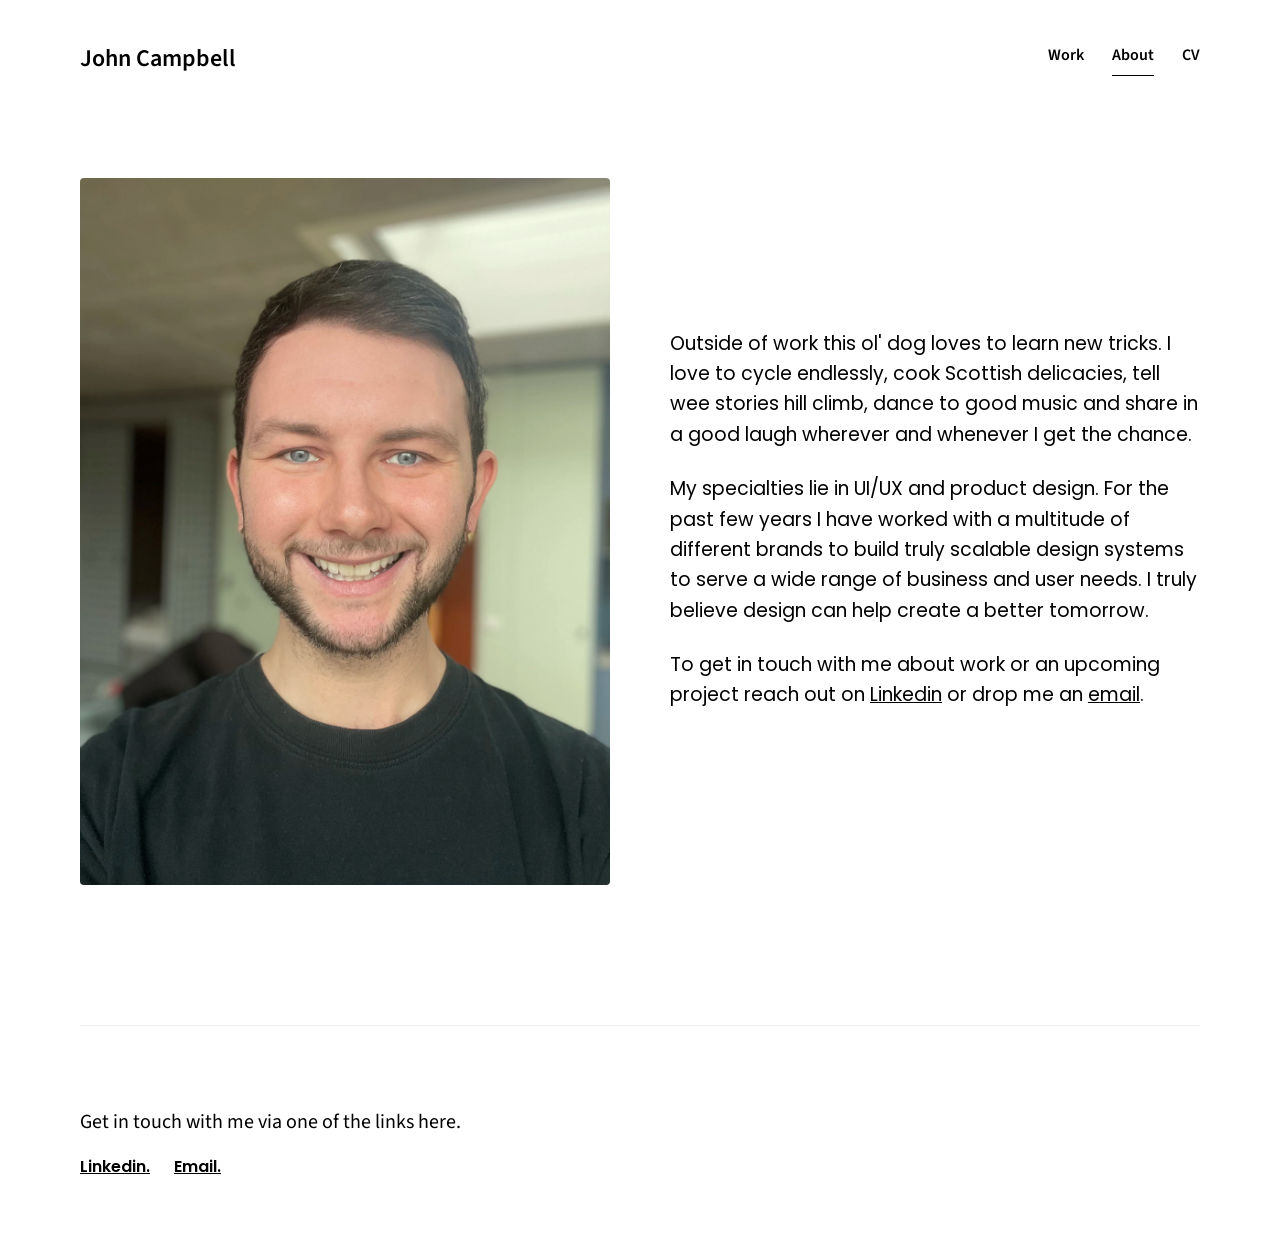
==== about.html @ 4b448793 "Initial commit" ====
<!DOCTYPE html>
<html lang="en">
<head>
<meta charset="UTF-8">
<meta name="viewport" content="width=device-width, initial-scale=1.0">
<title>About — John Campbell</title>
<link rel="stylesheet" href="css/style.css">
</head>
<body>

<div class="wrap">
  <header>
    <div class="logo"><a href="index.html">John Campbell</a></div>
    <nav>
      <ul>
        <li><a href="index.html">Work</a></li>
        <li><a href="about.html" class="active">About</a></li>
        <li><a href="cv/JOHN-CV.pdf">CV</a></li>
      </ul>
    </nav>
  </header>

  <div class="about-grid">
    <div>
      <img src="images/about/me.jpeg" alt="John Campbell">
    </div>
    <div class="copy">
      <p>Outside of work this ol' dog loves to learn new tricks. I love to cycle endlessly, cook Scottish delicacies, tell wee stories hill climb, dance to good music and share in a good laugh wherever and whenever I get the chance.</p>
      <p>My specialties lie in UI/UX and product design. For the past few years I have worked with a multitude of different brands to build truly scalable design systems to serve a wide range of business and user needs. I truly believe design can help create a better tomorrow.</p>
      <p>To get in touch with me about work or an upcoming project reach out on <a href="https://www.linkedin.com/in/johnjamescampbell" target="_blank" rel="noopener" style="text-decoration:underline;">Linkedin</a> or drop me an <a href="mailto:jjcjabell@gmail.com" style="text-decoration:underline;">email</a>.</p>
    </div>
  </div>

  <footer class="contact">
    <p>Get in touch with me via one of the links here.</p>
    <div class="links">
      <a href="https://www.linkedin.com/in/johnjamescampbell/" target="_blank" rel="noopener">Linkedin.</a>
      <a href="mailto:jjcjabell@gmail.com">Email.</a>
    </div>
  </footer>
</div>

</body>
</html>
---- css/style.css ----
@import url('https://fonts.googleapis.com/css2?family=Poppins:wght@300;400;500;600&family=Source+Sans+3:wght@400;500;600;700&display=swap');

:root {
  --color-black: #000000;
  --color-white: #ffffff;
  --color-gray: #555555;
  --color-gray-light: #999999;
  --color-blue-light: #d6e6fb;
  --color-blue-mid: #a9cdf7;
  --font-display: 'Source Sans 3', sans-serif; /* stand-in for Acumin Pro */
  --font-body: 'Poppins', sans-serif;
  --max-width: 1200px;
}

* { box-sizing: border-box; margin: 0; padding: 0; }

body {
  font-family: var(--font-body);
  color: var(--color-black);
  background: var(--color-white);
  font-size: 16px;
  line-height: 1.6;
}

a { color: inherit; text-decoration: none; }

img { max-width: 100%; display: block; }

.wrap {
  max-width: var(--max-width);
  margin: 0 auto;
  padding: 0 40px;
}

/* Header / nav */
header {
  display: flex;
  justify-content: space-between;
  align-items: center;
  padding: 40px 0;
}

header .logo {
  font-family: var(--font-display);
  font-size: 24px;
  font-weight: 600;
}

nav ul {
  list-style: none;
  display: flex;
  gap: 28px;
}

nav a {
  font-family: var(--font-display);
  font-weight: 600;
  font-size: 16px;
  position: relative;
}

nav a.active::after {
  content: '';
  display: block;
  width: 100%;
  height: 1px;
  background: var(--color-black);
  margin-top: 6px;
}

/* Hero */
.hero {
  background: linear-gradient(120deg, var(--color-blue-light), var(--color-blue-mid));
  padding: 60px 0;
  margin-bottom: 60px;
}

.hero h1 {
  font-family: var(--font-display);
  font-size: clamp(36px, 5vw, 56px);
  font-weight: 500;
  margin-bottom: 28px;
}

.hero p {
  font-family: var(--font-display);
  font-size: clamp(22px, 3vw, 32px);
  font-weight: 400;
  max-width: 900px;
  line-height: 1.4;
}

/* Section headings */
h2.section-title {
  font-family: var(--font-display);
  font-size: clamp(32px, 4vw, 48px);
  font-weight: 500;
  margin-bottom: 40px;
}

/* Work grid */
.work-grid {
  display: grid;
  grid-template-columns: 1fr 1fr;
  gap: 40px;
  margin-bottom: 80px;
}

.work-card { display: block; }

.work-card .thumb {
  background: #eee;
  overflow: hidden;
  margin-bottom: 24px;
  aspect-ratio: 4 / 3;
}

.work-card .thumb img {
  width: 100%;
  height: 100%;
  object-fit: cover;
  filter: grayscale(100%);
  transition: filter 0.3s ease, transform 0.4s ease;
}

.work-card:hover .thumb img {
  filter: grayscale(0%);
  transform: scale(1.03);
}

.work-card h3 {
  font-family: var(--font-display);
  font-size: 32px;
  font-weight: 500;
  margin-bottom: 12px;
  color: var(--color-gray-light);
  transition: color 0.3s ease;
}

.work-card:hover h3 { color: var(--color-black); }

.work-card p {
  font-size: 16px;
  color: var(--color-gray);
  max-width: 420px;
}

/* Contact footer */
footer.contact {
  padding: 80px 0 60px;
  border-top: 1px solid #eee;
  margin-top: 80px;
}

footer.contact p {
  font-family: var(--font-display);
  font-size: 20px;
  margin-bottom: 16px;
}

footer.contact .links {
  display: flex;
  gap: 24px;
  font-weight: 600;
  text-decoration: underline;
}

/* Case study pages */
.case-header {
  display: grid;
  grid-template-columns: 1.4fr 1fr;
  gap: 60px;
  padding: 60px 0 50px;
  align-items: start;
}

.case-header h1 {
  font-family: var(--font-display);
  font-size: clamp(40px, 6vw, 64px);
  font-weight: 500;
  margin-bottom: 20px;
}

.case-header .tagline {
  font-size: 19px;
  max-width: 520px;
}

.case-header .role-label {
  font-family: var(--font-display);
  font-size: 28px;
  font-weight: 500;
  margin-bottom: 16px;
}

.case-body {
  padding-bottom: 80px;
}

.case-body p {
  margin-bottom: 28px;
  max-width: 820px;
  font-size: 16px;
}

.case-body h2 {
  font-family: var(--font-display);
  font-size: 28px;
  font-weight: 500;
  margin: 50px 0 20px;
}

.case-body h3 {
  font-family: var(--font-display);
  font-size: 20px;
  font-weight: 600;
  margin: 36px 0 14px;
}

.case-body img,
.case-body .media {
  margin: 36px 0;
  border-radius: 4px;
  overflow: hidden;
}

.case-body ul {
  margin: 0 0 28px 22px;
}

.case-body li { margin-bottom: 10px; }

/* About page */
.about-grid {
  display: grid;
  grid-template-columns: 1fr 1fr;
  gap: 60px;
  align-items: center;
  padding: 60px 0;
  min-height: 60vh;
}

.about-grid img {
  border-radius: 4px;
}

.about-grid .copy {
  font-size: 19px;
  line-height: 1.6;
}

.about-grid .copy p { margin-bottom: 24px; }

/* Responsive */
@media (max-width: 800px) {
  .work-grid { grid-template-columns: 1fr; }
  .case-header { grid-template-columns: 1fr; }
  .about-grid { grid-template-columns: 1fr; }
  .wrap { padding: 0 24px; }
  header { padding: 28px 0; }
}
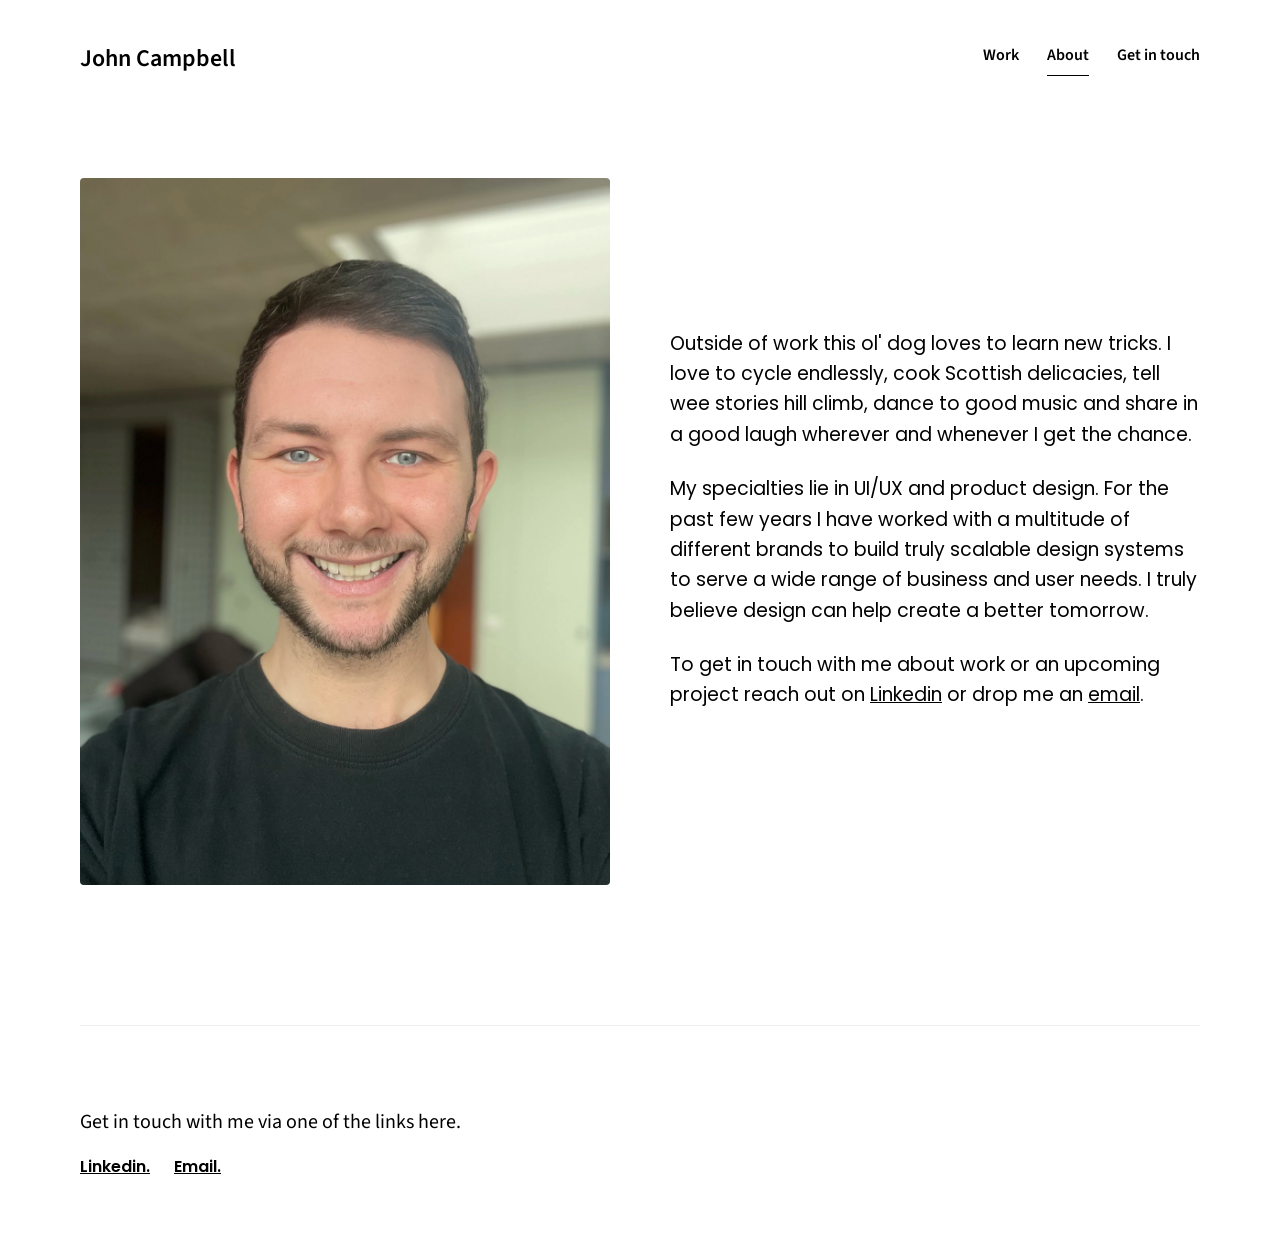
==== commit cd6944ad: "Update portfolio navigation and hover effects" ====
--- a/about.html
+++ b/about.html
@@ -15,7 +15,7 @@
       <ul>
         <li><a href="index.html">Work</a></li>
         <li><a href="about.html" class="active">About</a></li>
-        <li><a href="cv/JOHN-CV.pdf">CV</a></li>
+        <li><a href="https://www.linkedin.com/in/johnjamescampbell/" target="_blank" rel="noopener noreferrer">Get in touch</a></li>
       </ul>
     </nav>
   </header>
--- a/css/style.css
+++ b/css/style.css
@@ -119,12 +119,10 @@
   width: 100%;
   height: 100%;
   object-fit: cover;
-  filter: grayscale(100%);
-  transition: filter 0.3s ease, transform 0.4s ease;
+  transition: transform 0.4s ease;
 }
 
 .work-card:hover .thumb img {
-  filter: grayscale(0%);
   transform: scale(1.03);
 }
 
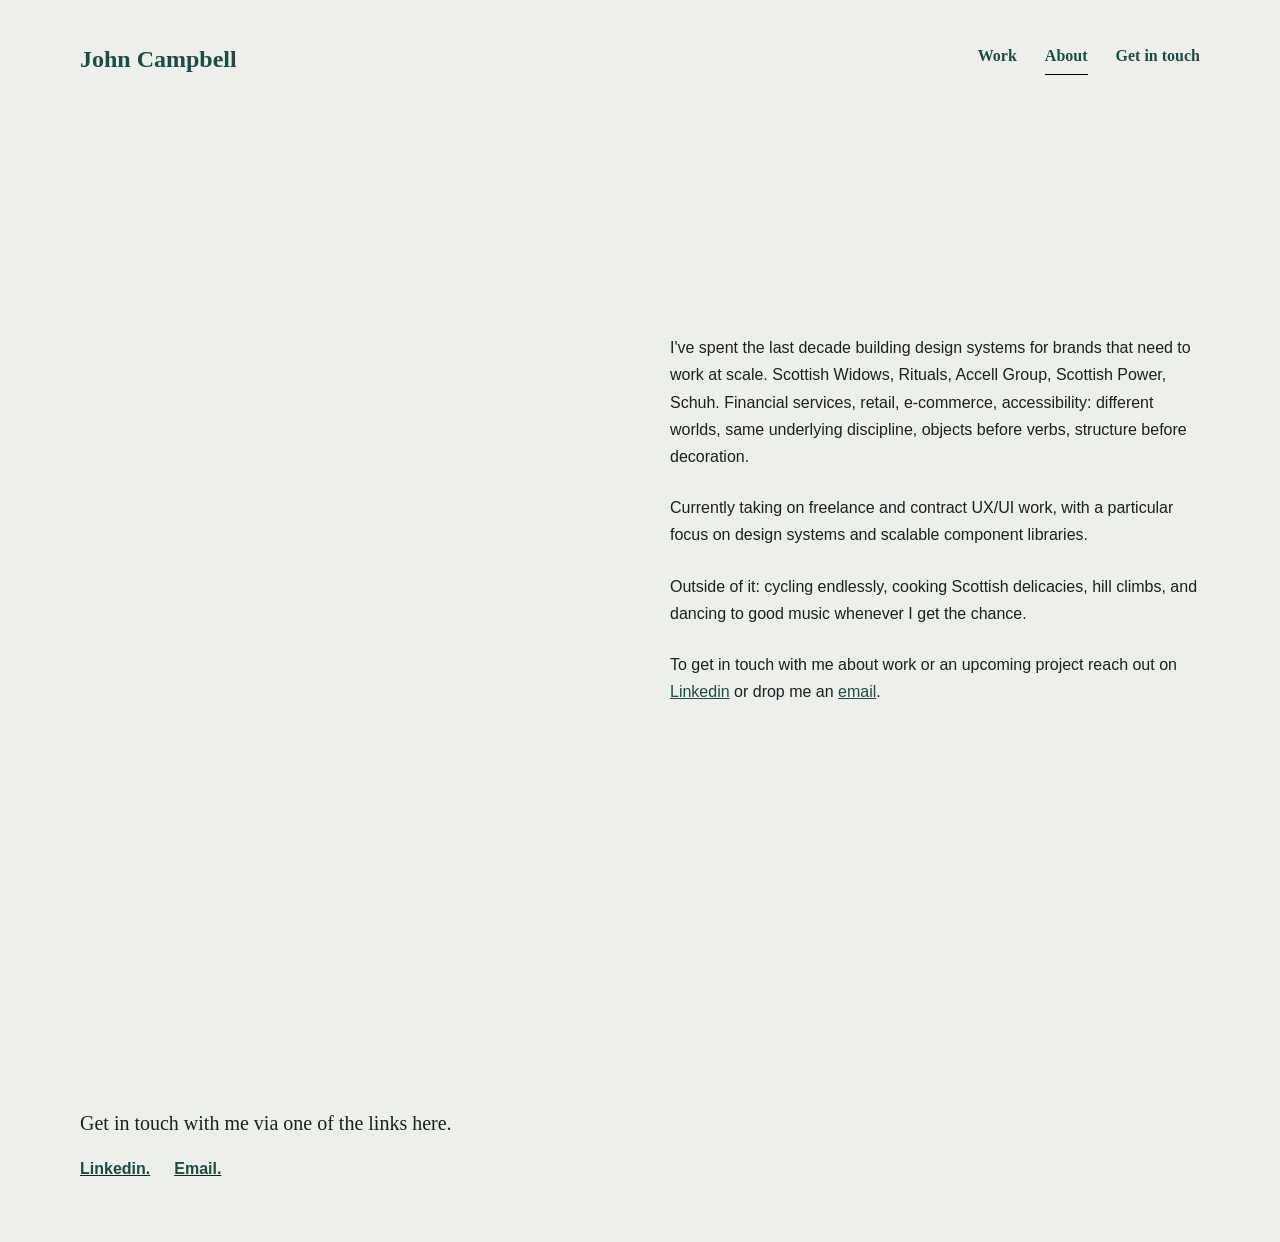
==== commit 4ef71741: "update to enhance presence" ====
--- a/about.html
+++ b/about.html
@@ -25,8 +25,9 @@
       <img src="images/about/me.jpeg" alt="John Campbell">
     </div>
     <div class="copy">
-      <p>Outside of work this ol' dog loves to learn new tricks. I love to cycle endlessly, cook Scottish delicacies, tell wee stories hill climb, dance to good music and share in a good laugh wherever and whenever I get the chance.</p>
-      <p>My specialties lie in UI/UX and product design. For the past few years I have worked with a multitude of different brands to build truly scalable design systems to serve a wide range of business and user needs. I truly believe design can help create a better tomorrow.</p>
+      <p>I've spent the last decade building design systems for brands that need to work at scale. Scottish Widows, Rituals, Accell Group, Scottish Power, Schuh. Financial services, retail, e-commerce, accessibility: different worlds, same underlying discipline, objects before verbs, structure before decoration.</p>
+      <p>Currently taking on freelance and contract UX/UI work, with a particular focus on design systems and scalable component libraries.</p>
+      <p>Outside of it: cycling endlessly, cooking Scottish delicacies, hill climbs, and dancing to good music whenever I get the chance.</p>
       <p>To get in touch with me about work or an upcoming project reach out on <a href="https://www.linkedin.com/in/johnjamescampbell" target="_blank" rel="noopener" style="text-decoration:underline;">Linkedin</a> or drop me an <a href="mailto:jjcjabell@gmail.com" style="text-decoration:underline;">email</a>.</p>
     </div>
   </div>
--- a/css/style.css
+++ b/css/style.css
@@ -257,3 +257,42 @@
   .wrap { padding: 0 24px; }
   header { padding: 28px 0; }
 }
+
+:root {
+  --jc-ink: #16231F;
+  --jc-paper: #EDEFEA;
+  --jc-accent: #1F4B44;
+  --jc-slate: #49566B;
+  --font-display: "Fraunces", serif;
+  --font-body: "Inter Tight", sans-serif;
+}
+
+body {
+  background: var(--jc-paper);
+  color: var(--jc-ink);
+  font-family: var(--font-body);
+}
+
+h1, h2, h3 {
+  font-family: var(--font-display);
+  font-weight: 500;
+}
+
+a {
+  color: var(--jc-accent);
+}
+
+.contour-divider {
+  height: 1px;
+  margin: 3rem 0;
+  background: linear-gradient(to right, transparent, var(--jc-slate) 20%, var(--jc-slate) 80%, transparent);
+  opacity: 0.35;
+}
+
+h1 { font-size: clamp(2rem, 5vw, 3rem); line-height: 1.1; }
+h2 { font-size: clamp(1.5rem, 3vw, 2rem); line-height: 1.2; }
+h3 { font-size: 1.25rem; line-height: 1.3; }
+p  { font-size: 1rem; line-height: 1.7; max-width: 65ch; }
+
+img { opacity: 0; transform: translateY(12px); transition: opacity .6s ease, transform .6s ease; }
+img.in-view { opacity: 1; transform: none; }
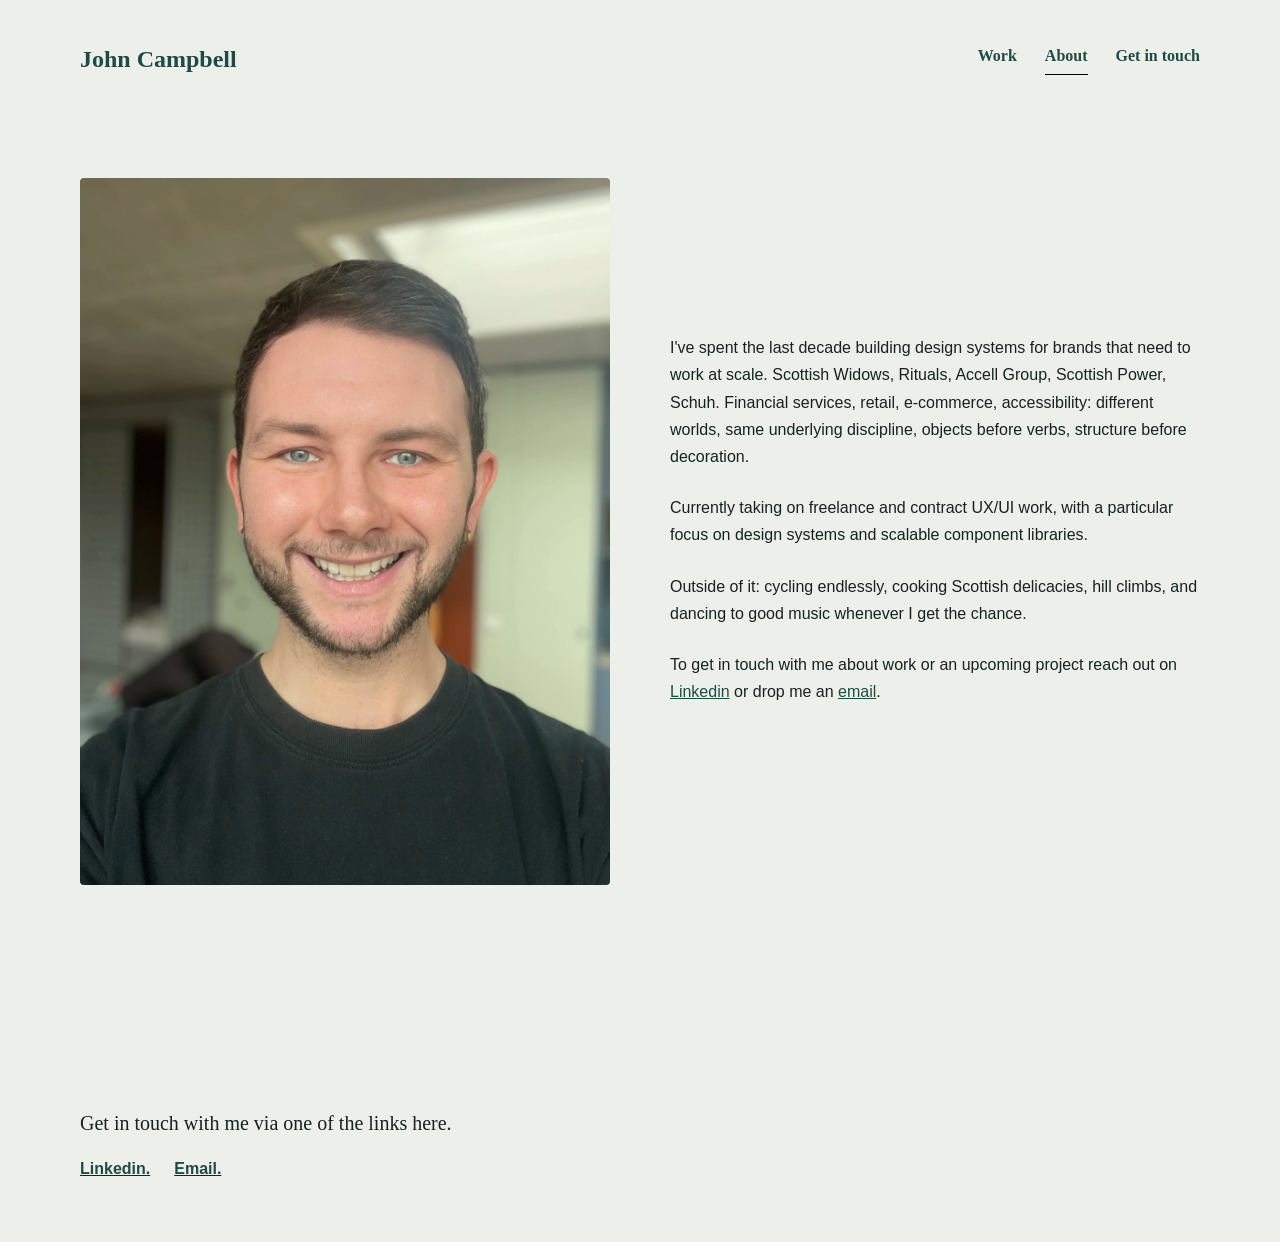
==== commit 740b508c: "update schema" ====
--- a/about.html
+++ b/about.html
@@ -3,8 +3,23 @@
 <head>
 <meta charset="UTF-8">
 <meta name="viewport" content="width=device-width, initial-scale=1.0">
-<title>About — John Campbell</title>
+<title>About John Campbell — UX/UI Designer, Glasgow</title>
+<meta name="description" content="Ten years designing for Rituals, Scottish Widows, Schuh and more — building scalable design systems across financial services, retail and e-commerce.">
 <link rel="stylesheet" href="css/style.css">
+<script type="application/ld+json">
+{
+  "@context": "https://schema.org",
+  "@type": "Person",
+  "name": "John Campbell",
+  "jobTitle": "UX/UI & Digital Product Designer",
+  "url": "https://johnjcampbell.co.uk",
+  "image": "https://johnjcampbell.co.uk/images/about/me.jpeg",
+  "sameAs": ["https://www.linkedin.com/in/johnjamescampbell/"],
+  "address": { "@type": "PostalAddress", "addressLocality": "Glasgow", "addressCountry": "GB" },
+  "knowsAbout": ["UX Design", "UI Design", "Design Systems", "Design Tokens", "Product Design", "Accessibility", "Neuroaesthetic Design", "E-commerce UX", "Financial Services UX"],
+  "alumniOf": { "@type": "CollegeOrUniversity", "name": "Glasgow Caledonian University" }
+}
+</script>
 </head>
 <body>
 
--- a/css/style.css
+++ b/css/style.css
@@ -294,5 +294,9 @@
 h3 { font-size: 1.25rem; line-height: 1.3; }
 p  { font-size: 1rem; line-height: 1.7; max-width: 65ch; }
 
-img { opacity: 0; transform: translateY(12px); transition: opacity .6s ease, transform .6s ease; }
-img.in-view { opacity: 1; transform: none; }
+.fade-in { opacity: 0; transform: translateY(12px); transition: opacity .6s ease, transform .6s ease; }
+.fade-in.in-view { opacity: 1; transform: none; }
+
+@media (prefers-reduced-motion: reduce) {
+  .fade-in { opacity: 1; transform: none; transition: none; }
+}
